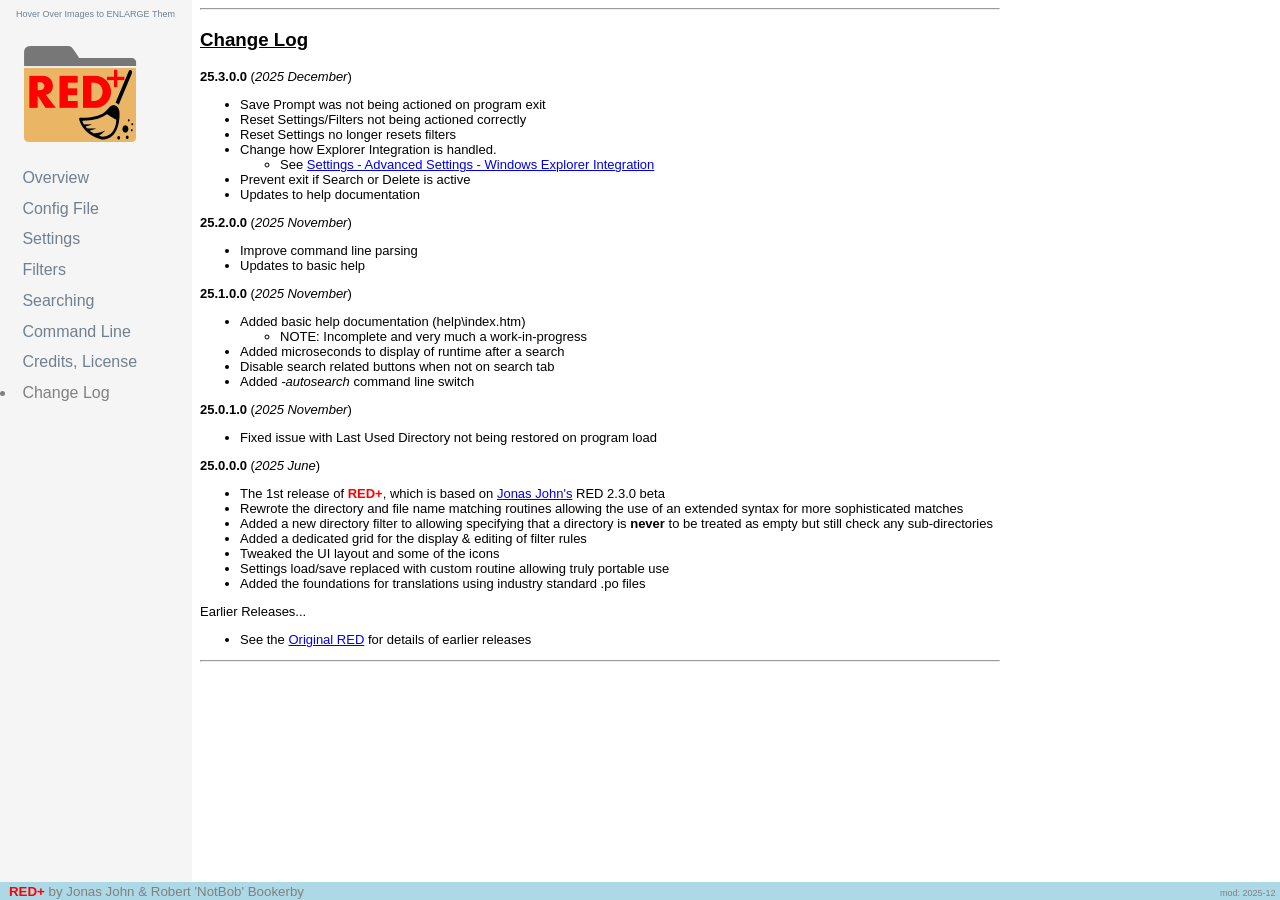
==== help/rphChangelog.htm @ 0f0b4194 "Initial commit — RED++ v1.0.0 Based on RED+ 25.3.0.0 (BookOfBeasts/Remove-Empty-Directories-Plus). F" ====
<!DOCTYPE html>
<html lang="en">
<head>
<meta charset="utf-8">
<meta name="viewport" content="width=device-width, initial-scale=1">
<meta name="description" content="RED+ : Remove Empty Directories Plus Help">
<meta name="author" content="Robert 'NotBob' Bookerby">
<link rel="stylesheet" href="css/rphStyle.css">
<title>RED+ Help</title>
</head>
<body>
<div class="sidenav">
 <div class="menu">
 <img src="img/logonav.png" alt="logo">
 <a href="rphOverview.htm" >Overview</a>
 <a href="rphConfig.htm"   >Config File</a>
 <a href="rphSettings.htm" >Settings</a>
 <a href="rphFilters.htm"  >Filters</a>
 <a href="rphSearching.htm">Searching</a>
 <a href="rphCmdline.htm"  >Command Line</a>
 <a href="rphCredits.htm"  >Credits, License</a>
 <a href="#" class="hit"   >Change Log</a>
 <p class="nih">Hover Over Images to ENLARGE Them</p>
 </div>
</div>
<!-- ======= ======= ======= ======= ======= ======= ======= -->
<div class="main narrow-body">
<!-- ======= ======= ======= ======= ======= ======= ======= -->
<hr>
<h3>Change Log</h3>
<div class="changelog">
<p><span class="ver">25.3.0.0</span>    (<em>2025 December</em>)</p>
<ul>
<li>Save Prompt was not being actioned on program exit</li>
<li>Reset Settings/Filters not being actioned correctly</li>
<li>Reset Settings no longer resets filters</li>
<li>Change how Explorer Integration is handled.
<ul>
<li>See <a href="rphSettings.htm#opts2ei">Settings - Advanced Settings - Windows Explorer Integration</a></li>
</ul>
</li>
<li>Prevent exit if Search or Delete is active</li>
<li>Updates to help documentation</li>
</ul>
<p><span class="ver">25.2.0.0</span>   (<em>2025 November</em>)</p>
<ul>
<li>Improve command line parsing</li>
<li>Updates to basic help</li>
</ul>
<p><span class="ver">25.1.0.0</span>   (<em>2025 November</em>)</p>
<ul>
<li>Added basic help documentation (help\index.htm)<ul>
<li>NOTE: Incomplete and very much a work-in-progress</li>
</ul>
</li>
<li>Added microseconds to display of runtime after a search</li>
<li>Disable search related buttons when not on search tab</li>
<li>Added <em>-autosearch</em> command line switch</li>
</ul>
<p><span class="ver">25.0.1.0</span>   (<em>2025 November</em>)  </p>
<ul>
<li>Fixed issue with Last Used Directory not being restored on program load</li>
</ul>
<p><span class="ver">25.0.0.0</span>   (<em>2025 June</em>)  </p>
<ul>
<li>The 1st release of <span class="red">RED+</span>, which is based on <a href="http://www.jonasjohn.de/" target="_blank">Jonas John&#39;s</a> RED 2.3.0 beta</li>
<li>Rewrote the directory and file name matching routines allowing the use of an extended syntax for more sophisticated matches</li>
<li>Added a new directory filter to allowing specifying that a directory is <strong>never</strong> to be treated as empty but still check any sub-directories</li>
<li>Added a dedicated grid for the display &amp; editing of filter rules</li>
<li>Tweaked the UI layout and some of the icons</li>
<li>Settings load/save replaced with custom routine allowing truly portable use<ul>
</ul>
</li>
<li>Added the foundations for translations using industry standard .po files</li>
</ul>
<p>Earlier Releases...</p>
<ul>
<li>See the <a href="https://github.com/hxseven/Remove-Empty-Directories/issues/" target="_blank">Original RED</a> for details of earlier releases</li>
</ul>
</div>
<!-- ======= ======= ======= ======= ======= ======= ======= -->
<hr><p>&nbsp;</p>
<div class="footer">
<span class="fal">&nbsp;&nbsp;<small><span class="red">RED+</span> by Jonas John &amp; Robert 'NotBob' Bookerby</small></span><span class="far">&nbsp;&nbsp;<span class="moddate">mod: 2025-12</span>&nbsp;</span>
</div>
</div></body>
</html>
---- help/css/rphStyle.css ----
/* CSS for RED+ Help: v25.12.13a  */
/* Only use W3C Color Names.      */
html * {font-family: Arial, sans-serif;}
h1,h2,h3 {text-decoration: underline;}
h4,h5 {margin-top: 1em; margin-bottom: 0.25em;}
h4,h5 {margin-top: 0.5em; margin-bottom: 0.25em;}
figure {display: table;}
figure img {text-align: left;}
figcaption {display: table-caption; caption-side: top; color: SlateGrey; background-color: LightBlue; padding-left: 0.5em; width: auto; font-weight: bold; font-size: x-small; font-weight: bold; text-transform: uppercase;}
code {font-family: Consolas,"courier new"; color: Black; background-color: GhostWhite; border: 1px solid Grey; padding: 0.5em; margin: 0.5em;}
blockquote {font-style: italic;}
li div {padding-bottom: 0.4em;}

.narrow-body {max-width: 800px; margin: 0 auto;}
.footer  {position: fixed; left: 0; bottom: 0; width: 100%; background-color: LightBlue; color: Grey; text-align: center;z-index: 999;}
.moddate {font-size: xx-small;}
.indent1 {margin-left: 2em;}
.changelog {font-size: small;}
.nih  {position: fixed; top: 0; font-size: xx-small; color: SlateGrey;}
.fal  {float:left;}
.far  {float:right;}
.red  {font-weight: bold; color: Red;}
.ver  {font-weight: bold;}
.imgx {width: 50%;}
.imgx:hover {position: static; height: auto; width: auto;}
.note {color: MidnightBlue; background-color: WhiteSmoke; border: 1px solid LightGrey; font-size: smaller; padding: 0.25em 0.5em 0.25em 0.5em; margin: 1em 0.5em 1em 0.5em;}
.hint {color: MidnightBlue; background-color: WhiteSmoke; font-size: smaller;}
.hilt {color: MidnightBlue; background-color: Ivory; margin: 0.25em 0.25em 0.25em 0.25em;}
.eg   {color: MidnightBlue; background-color: GhostWhite; font-size: smaller; margin: 0.5em;}
.nbn  {color: MidnightBlue; background-color: WhiteSmoke; border: 1px solid LightGrey;}
.nbs  {font-size: smaller; font-weight: bold;}
.sx   {font-size: medium; font-weight: bold; color: DarkBlue;}
.sm   {font-size: smaller;}
.btd  {border-top: 1px dashed LightGrey; padding: 0.5em 0em 1em 0em;}
.box1 {border: 1px solid LightGrey;}
.box2 {border: 1px solid LightGrey; background-color: WhiteSmoke;}
.box3 {height: 3em; display: flex; align-items:center;}

/* main should be the same width as sidenav */
.main {margin-left: 12em;}
/* Sidebar Menu */
.sidenav {
  height: 100%;
  width: 12em;
  position: fixed;
  z-index: 1;
  top: 0;
  left: 0;
  background-color: WhiteSmoke;
  overflow-x: hidden;
  padding-top: 1.5em;
}
.sidenav a {
  padding: 0.4em 0.4em 0.4em 0.4em;
  text-decoration: none;
  font-size: medium;
  color: SlateGrey;
  display: block;
}
.sidenav .menu {padding: 0.4em 0.4em 0.4em 1.0em;}
.sidenav a:hover {color: Red;}
.sidenav .hit {display: list-item; color: Grey;}
.menu .smenu {padding: 0em 1em 0em 0em;}

@media screen and (max-height: 450px) {
  .sidenav {padding-top: 1em;}
  .sidenav a {font-size: 1em;}
}
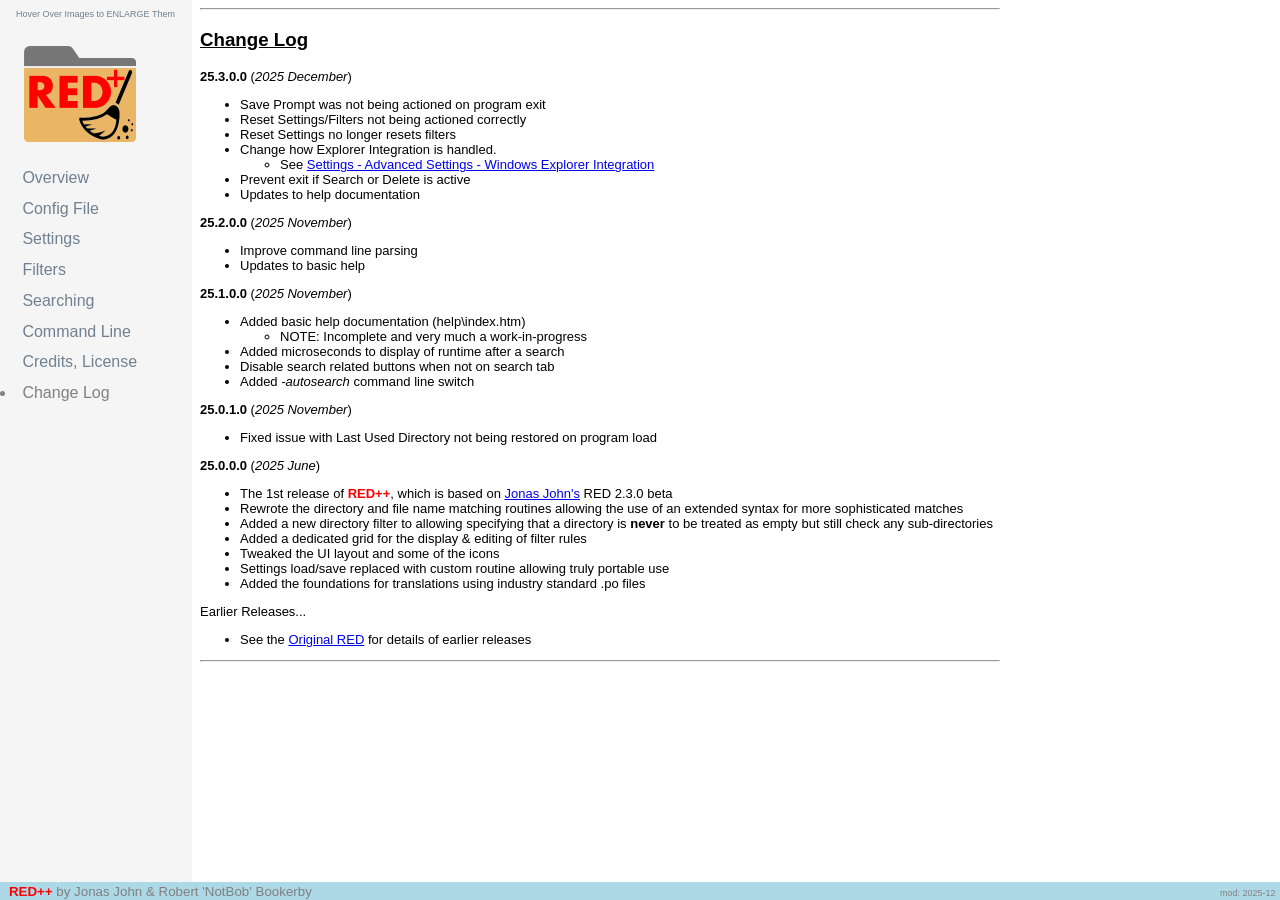
==== commit 5ba28c59: "feat: rebrand from RED+ to RED++ across entire codebase - Update AssemblyInfo: title, company, produ" ====
--- a/help/rphChangelog.htm
+++ b/help/rphChangelog.htm
@@ -3,10 +3,10 @@
 <head>
 <meta charset="utf-8">
 <meta name="viewport" content="width=device-width, initial-scale=1">
-<meta name="description" content="RED+ : Remove Empty Directories Plus Help">
+<meta name="description" content="RED++ : Remove Empty Directories ++ Help">
 <meta name="author" content="Robert 'NotBob' Bookerby">
 <link rel="stylesheet" href="css/rphStyle.css">
-<title>RED+ Help</title>
+<title>RED++ Help</title>
 </head>
 <body>
 <div class="sidenav">
@@ -63,7 +63,7 @@
 </ul>
 <p><span class="ver">25.0.0.0</span>   (<em>2025 June</em>)  </p>
 <ul>
-<li>The 1st release of <span class="red">RED+</span>, which is based on <a href="http://www.jonasjohn.de/" target="_blank">Jonas John&#39;s</a> RED 2.3.0 beta</li>
+<li>The 1st release of <span class="red">RED++</span>, which is based on <a href="http://www.jonasjohn.de/" target="_blank">Jonas John&#39;s</a> RED 2.3.0 beta</li>
 <li>Rewrote the directory and file name matching routines allowing the use of an extended syntax for more sophisticated matches</li>
 <li>Added a new directory filter to allowing specifying that a directory is <strong>never</strong> to be treated as empty but still check any sub-directories</li>
 <li>Added a dedicated grid for the display &amp; editing of filter rules</li>
@@ -81,7 +81,7 @@
 <!-- ======= ======= ======= ======= ======= ======= ======= -->
 <hr><p>&nbsp;</p>
 <div class="footer">
-<span class="fal">&nbsp;&nbsp;<small><span class="red">RED+</span> by Jonas John &amp; Robert 'NotBob' Bookerby</small></span><span class="far">&nbsp;&nbsp;<span class="moddate">mod: 2025-12</span>&nbsp;</span>
+<span class="fal">&nbsp;&nbsp;<small><span class="red">RED++</span> by Jonas John &amp; Robert 'NotBob' Bookerby</small></span><span class="far">&nbsp;&nbsp;<span class="moddate">mod: 2025-12</span>&nbsp;</span>
 </div>
 </div></body>
 </html>
--- a/help/css/rphStyle.css
+++ b/help/css/rphStyle.css
@@ -1,4 +1,4 @@
-/* CSS for RED+ Help: v25.12.13a  */
+/* CSS for RED++ Help: v25.12.13a  */
 /* Only use W3C Color Names.      */
 html * {font-family: Arial, sans-serif;}
 h1,h2,h3 {text-decoration: underline;}
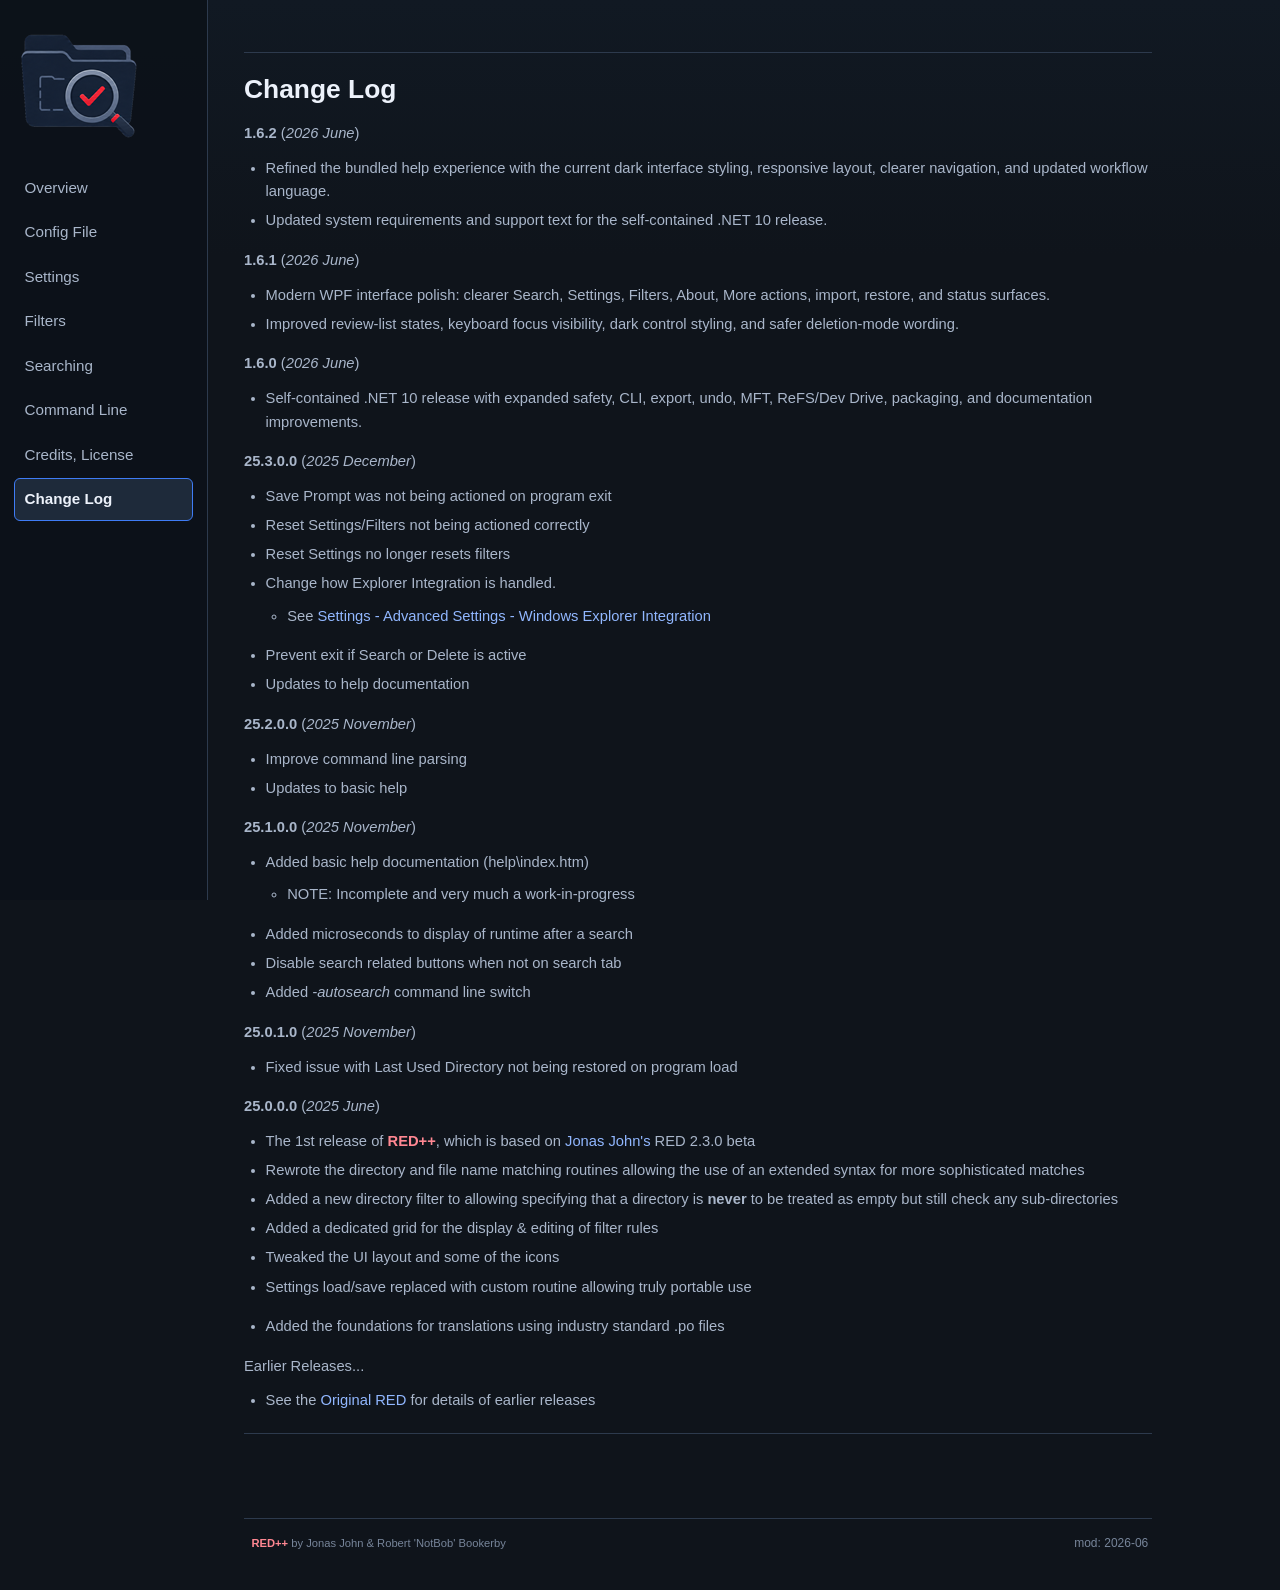
==== commit 28ef07cb: "docs: polish bundled help for v1.6.2" ====
--- a/help/rphChangelog.htm
+++ b/help/rphChangelog.htm
@@ -20,7 +20,7 @@
  <a href="rphCmdline.htm"  >Command Line</a>
  <a href="rphCredits.htm"  >Credits, License</a>
  <a href="#" class="hit"   >Change Log</a>
- <p class="nih">Hover Over Images to ENLARGE Them</p>
+ <p class="nih">Screenshots scale to fit this help window.</p>
  </div>
 </div>
 <!-- ======= ======= ======= ======= ======= ======= ======= -->
@@ -29,6 +29,20 @@
 <hr>
 <h3>Change Log</h3>
 <div class="changelog">
+<p><span class="ver">1.6.2</span>    (<em>2026 June</em>)</p>
+<ul>
+<li>Refined the bundled help experience with the current dark interface styling, responsive layout, clearer navigation, and updated workflow language.</li>
+<li>Updated system requirements and support text for the self-contained .NET 10 release.</li>
+</ul>
+<p><span class="ver">1.6.1</span>    (<em>2026 June</em>)</p>
+<ul>
+<li>Modern WPF interface polish: clearer Search, Settings, Filters, About, More actions, import, restore, and status surfaces.</li>
+<li>Improved review-list states, keyboard focus visibility, dark control styling, and safer deletion-mode wording.</li>
+</ul>
+<p><span class="ver">1.6.0</span>    (<em>2026 June</em>)</p>
+<ul>
+<li>Self-contained .NET 10 release with expanded safety, CLI, export, undo, MFT, ReFS/Dev Drive, packaging, and documentation improvements.</li>
+</ul>
 <p><span class="ver">25.3.0.0</span>    (<em>2025 December</em>)</p>
 <ul>
 <li>Save Prompt was not being actioned on program exit</li>
@@ -81,7 +95,7 @@
 <!-- ======= ======= ======= ======= ======= ======= ======= -->
 <hr><p>&nbsp;</p>
 <div class="footer">
-<span class="fal">&nbsp;&nbsp;<small><span class="red">RED++</span> by Jonas John &amp; Robert 'NotBob' Bookerby</small></span><span class="far">&nbsp;&nbsp;<span class="moddate">mod: 2025-12</span>&nbsp;</span>
+<span class="fal">&nbsp;&nbsp;<small><span class="red">RED++</span> by Jonas John &amp; Robert 'NotBob' Bookerby</small></span><span class="far">&nbsp;&nbsp;<span class="moddate">mod: 2026-06</span>&nbsp;</span>
 </div>
 </div></body>
-</html>+</html>
--- a/help/css/rphStyle.css
+++ b/help/css/rphStyle.css
@@ -1,68 +1,364 @@
-/* CSS for RED++ Help: v25.12.13a  */
-/* Only use W3C Color Names.      */
-html * {font-family: Arial, sans-serif;}
-h1,h2,h3 {text-decoration: underline;}
-h4,h5 {margin-top: 1em; margin-bottom: 0.25em;}
-h4,h5 {margin-top: 0.5em; margin-bottom: 0.25em;}
-figure {display: table;}
-figure img {text-align: left;}
-figcaption {display: table-caption; caption-side: top; color: SlateGrey; background-color: LightBlue; padding-left: 0.5em; width: auto; font-weight: bold; font-size: x-small; font-weight: bold; text-transform: uppercase;}
-code {font-family: Consolas,"courier new"; color: Black; background-color: GhostWhite; border: 1px solid Grey; padding: 0.5em; margin: 0.5em;}
-blockquote {font-style: italic;}
-li div {padding-bottom: 0.4em;}
-
-.narrow-body {max-width: 800px; margin: 0 auto;}
-.footer  {position: fixed; left: 0; bottom: 0; width: 100%; background-color: LightBlue; color: Grey; text-align: center;z-index: 999;}
-.moddate {font-size: xx-small;}
-.indent1 {margin-left: 2em;}
-.changelog {font-size: small;}
-.nih  {position: fixed; top: 0; font-size: xx-small; color: SlateGrey;}
-.fal  {float:left;}
-.far  {float:right;}
-.red  {font-weight: bold; color: Red;}
-.ver  {font-weight: bold;}
-.imgx {width: 50%;}
-.imgx:hover {position: static; height: auto; width: auto;}
-.note {color: MidnightBlue; background-color: WhiteSmoke; border: 1px solid LightGrey; font-size: smaller; padding: 0.25em 0.5em 0.25em 0.5em; margin: 1em 0.5em 1em 0.5em;}
-.hint {color: MidnightBlue; background-color: WhiteSmoke; font-size: smaller;}
-.hilt {color: MidnightBlue; background-color: Ivory; margin: 0.25em 0.25em 0.25em 0.25em;}
-.eg   {color: MidnightBlue; background-color: GhostWhite; font-size: smaller; margin: 0.5em;}
-.nbn  {color: MidnightBlue; background-color: WhiteSmoke; border: 1px solid LightGrey;}
-.nbs  {font-size: smaller; font-weight: bold;}
-.sx   {font-size: medium; font-weight: bold; color: DarkBlue;}
-.sm   {font-size: smaller;}
-.btd  {border-top: 1px dashed LightGrey; padding: 0.5em 0em 1em 0em;}
-.box1 {border: 1px solid LightGrey;}
-.box2 {border: 1px solid LightGrey; background-color: WhiteSmoke;}
-.box3 {height: 3em; display: flex; align-items:center;}
-
-/* main should be the same width as sidenav */
-.main {margin-left: 12em;}
-/* Sidebar Menu */
+/* RED++ bundled help */
+
+:root {
+  color-scheme: dark;
+  --bg: #0f141b;
+  --panel: #172130;
+  --panel-2: #1e2a3a;
+  --surface: #0d1219;
+  --border: #2d3a4d;
+  --border-strong: #4d5f78;
+  --text: #edf2fb;
+  --muted: #a9b6ca;
+  --muted-2: #77859a;
+  --accent: #3f7cf5;
+  --accent-soft: #91b7ff;
+  --danger: #ff8792;
+  --success: #6ed17b;
+  --warning: #f6c75a;
+  --sidebar: 13rem;
+}
+
+* {
+  box-sizing: border-box;
+}
+
+html {
+  background: var(--bg);
+}
+
+body {
+  margin: 0;
+  color: var(--text);
+  background: linear-gradient(180deg, #111923 0%, var(--bg) 16rem);
+  font: 15px/1.6 "Segoe UI", Arial, sans-serif;
+}
+
+a {
+  color: var(--accent-soft);
+  text-decoration: none;
+}
+
+a:hover {
+  color: var(--text);
+  text-decoration: underline;
+}
+
+a:focus-visible {
+  outline: 2px solid var(--accent-soft);
+  outline-offset: 3px;
+  border-radius: 4px;
+}
+
+h1, h2, h3, h4, h5 {
+  color: var(--text);
+  line-height: 1.25;
+  text-decoration: none;
+}
+
+h3 {
+  margin: 0 0 1rem;
+  font-size: 1.65rem;
+  letter-spacing: 0;
+}
+
+h4 {
+  margin: 1.6rem 0 0.55rem;
+  font-size: 1.15rem;
+}
+
+h5 {
+  margin: 1rem 0 0.35rem;
+  color: var(--muted);
+  font-size: 0.95rem;
+  text-transform: uppercase;
+}
+
+p {
+  margin: 0.7rem 0;
+}
+
+ul, ol {
+  margin: 0.55rem 0 1rem;
+  padding-left: 1.35rem;
+}
+
+li {
+  margin: 0.35rem 0;
+}
+
+li div {
+  color: var(--muted);
+  padding-bottom: 0.25rem;
+}
+
+hr {
+  border: 0;
+  border-top: 1px solid var(--border);
+  margin: 1.25rem 0;
+}
+
+blockquote {
+  margin: 1rem 0;
+  padding: 0.9rem 1rem;
+  color: var(--muted);
+  background: rgba(13, 18, 25, 0.78);
+  border-left: 3px solid var(--accent);
+  border-radius: 0 6px 6px 0;
+  font-style: normal;
+}
+
+pre {
+  overflow-x: auto;
+  margin: 0.85rem 0 1.1rem;
+  padding: 0.95rem 1rem;
+  color: var(--text);
+  background: var(--surface);
+  border: 1px solid var(--border);
+  border-radius: 6px;
+  font: 0.92rem/1.55 Consolas, "Cascadia Mono", "Courier New", monospace;
+}
+
+code,
+.nbn,
+.nbs,
+.eg {
+  color: var(--text);
+  background: var(--surface);
+  border: 1px solid var(--border);
+  border-radius: 4px;
+  padding: 0.08rem 0.32rem;
+  font-family: Consolas, "Cascadia Mono", "Courier New", monospace;
+  font-size: 0.92em;
+}
+
+table {
+  width: 100%;
+  border-collapse: collapse;
+  margin: 1rem 0;
+  overflow: hidden;
+  border: 1px solid var(--border);
+  border-radius: 6px;
+}
+
+td, th {
+  padding: 0.7rem 0.8rem;
+  border-bottom: 1px solid var(--border);
+  vertical-align: top;
+}
+
+tr:last-child td {
+  border-bottom: 0;
+}
+
+figure {
+  margin: 1.25rem 0;
+}
+
+figure img,
+.imgx {
+  display: block;
+  width: auto;
+  max-width: 100%;
+  height: auto;
+  background: var(--surface);
+  border: 1px solid var(--border);
+  border-radius: 6px;
+}
+
+.imgx:hover {
+  width: auto;
+  max-width: 100%;
+}
+
+figcaption {
+  display: block;
+  margin: 0 0 0.45rem;
+  color: var(--muted);
+  background: transparent;
+  font-size: 0.74rem;
+  font-weight: 700;
+  letter-spacing: 0.06em;
+  text-transform: uppercase;
+}
+
 .sidenav {
-  height: 100%;
-  width: 12em;
   position: fixed;
+  inset: 0 auto 0 0;
   z-index: 1;
-  top: 0;
-  left: 0;
-  background-color: WhiteSmoke;
-  overflow-x: hidden;
-  padding-top: 1.5em;
-}
+  width: var(--sidebar);
+  overflow-y: auto;
+  padding: 1.25rem 0.85rem;
+  background: rgba(13, 18, 25, 0.96);
+  border-right: 1px solid var(--border);
+}
+
+.sidenav .menu {
+  padding: 0;
+}
+
+.sidenav img,
+.logo img {
+  display: block;
+  max-width: 8rem;
+  height: auto;
+  margin: 0 0 1.15rem;
+}
+
 .sidenav a {
-  padding: 0.4em 0.4em 0.4em 0.4em;
+  display: block;
+  margin: 0.1rem 0;
+  padding: 0.52rem 0.62rem;
+  color: var(--muted);
+  border: 1px solid transparent;
+  border-radius: 6px;
+  font-size: 0.95rem;
+}
+
+.sidenav a:hover {
+  color: var(--text);
+  background: var(--panel);
   text-decoration: none;
-  font-size: medium;
-  color: SlateGrey;
-  display: block;
-}
-.sidenav .menu {padding: 0.4em 0.4em 0.4em 1.0em;}
-.sidenav a:hover {color: Red;}
-.sidenav .hit {display: list-item; color: Grey;}
-.menu .smenu {padding: 0em 1em 0em 0em;}
-
-@media screen and (max-height: 450px) {
-  .sidenav {padding-top: 1em;}
-  .sidenav a {font-size: 1em;}
-}+}
+
+.sidenav .hit {
+  color: var(--text);
+  background: var(--panel-2);
+  border-color: var(--accent);
+  font-weight: 700;
+}
+
+.menu .smenu {
+  display: block;
+  padding: 0;
+}
+
+.menu .smenu a {
+  padding-left: 1.1rem;
+  font-size: 0.88rem;
+}
+
+.main {
+  margin-left: var(--sidebar);
+  padding: 2rem 2.25rem 1.5rem;
+}
+
+.narrow-body {
+  max-width: 980px;
+}
+
+.footer {
+  display: flex;
+  justify-content: space-between;
+  gap: 1rem;
+  margin-top: 2.5rem;
+  padding: 0.8rem 0;
+  color: var(--muted-2);
+  border-top: 1px solid var(--border);
+  font-size: 0.84rem;
+}
+
+.moddate,
+.nih {
+  color: var(--muted-2);
+  font-size: 0.75rem;
+}
+
+.nih {
+  display: none;
+}
+
+.fal {
+  float: none;
+}
+
+.far {
+  float: none;
+}
+
+.red {
+  color: var(--danger);
+  font-weight: 700;
+}
+
+.ver {
+  font-weight: 700;
+}
+
+.indent1 {
+  margin-left: 1.25rem;
+}
+
+.changelog,
+.sm {
+  color: var(--muted);
+  font-size: 0.92rem;
+}
+
+.note,
+.hint,
+.hilt,
+.box2 {
+  margin: 1rem 0;
+  padding: 0.85rem 1rem;
+  color: var(--text);
+  background: rgba(30, 42, 58, 0.72);
+  border: 1px solid var(--border);
+  border-radius: 6px;
+}
+
+.hint {
+  color: var(--muted);
+}
+
+.hilt {
+  border-color: rgba(246, 199, 90, 0.55);
+}
+
+.sx {
+  color: var(--text);
+  font-size: 1rem;
+  font-weight: 700;
+}
+
+.btd {
+  margin-top: 1.35rem;
+  padding-top: 1.15rem;
+  border-top: 1px solid var(--border);
+}
+
+.box1,
+.box2 {
+  border: 1px solid var(--border);
+}
+
+.box3 {
+  min-height: 3rem;
+  display: flex;
+  align-items: center;
+}
+
+@media screen and (max-width: 760px) {
+  .sidenav {
+    position: static;
+    width: auto;
+    padding: 0.8rem;
+    border-right: 0;
+    border-bottom: 1px solid var(--border);
+  }
+
+  .sidenav img,
+  .logo img {
+    max-width: 7rem;
+    margin-bottom: 0.7rem;
+  }
+
+  .main {
+    margin-left: 0;
+    padding: 1.25rem;
+  }
+
+  .footer {
+    flex-direction: column;
+  }
+}
